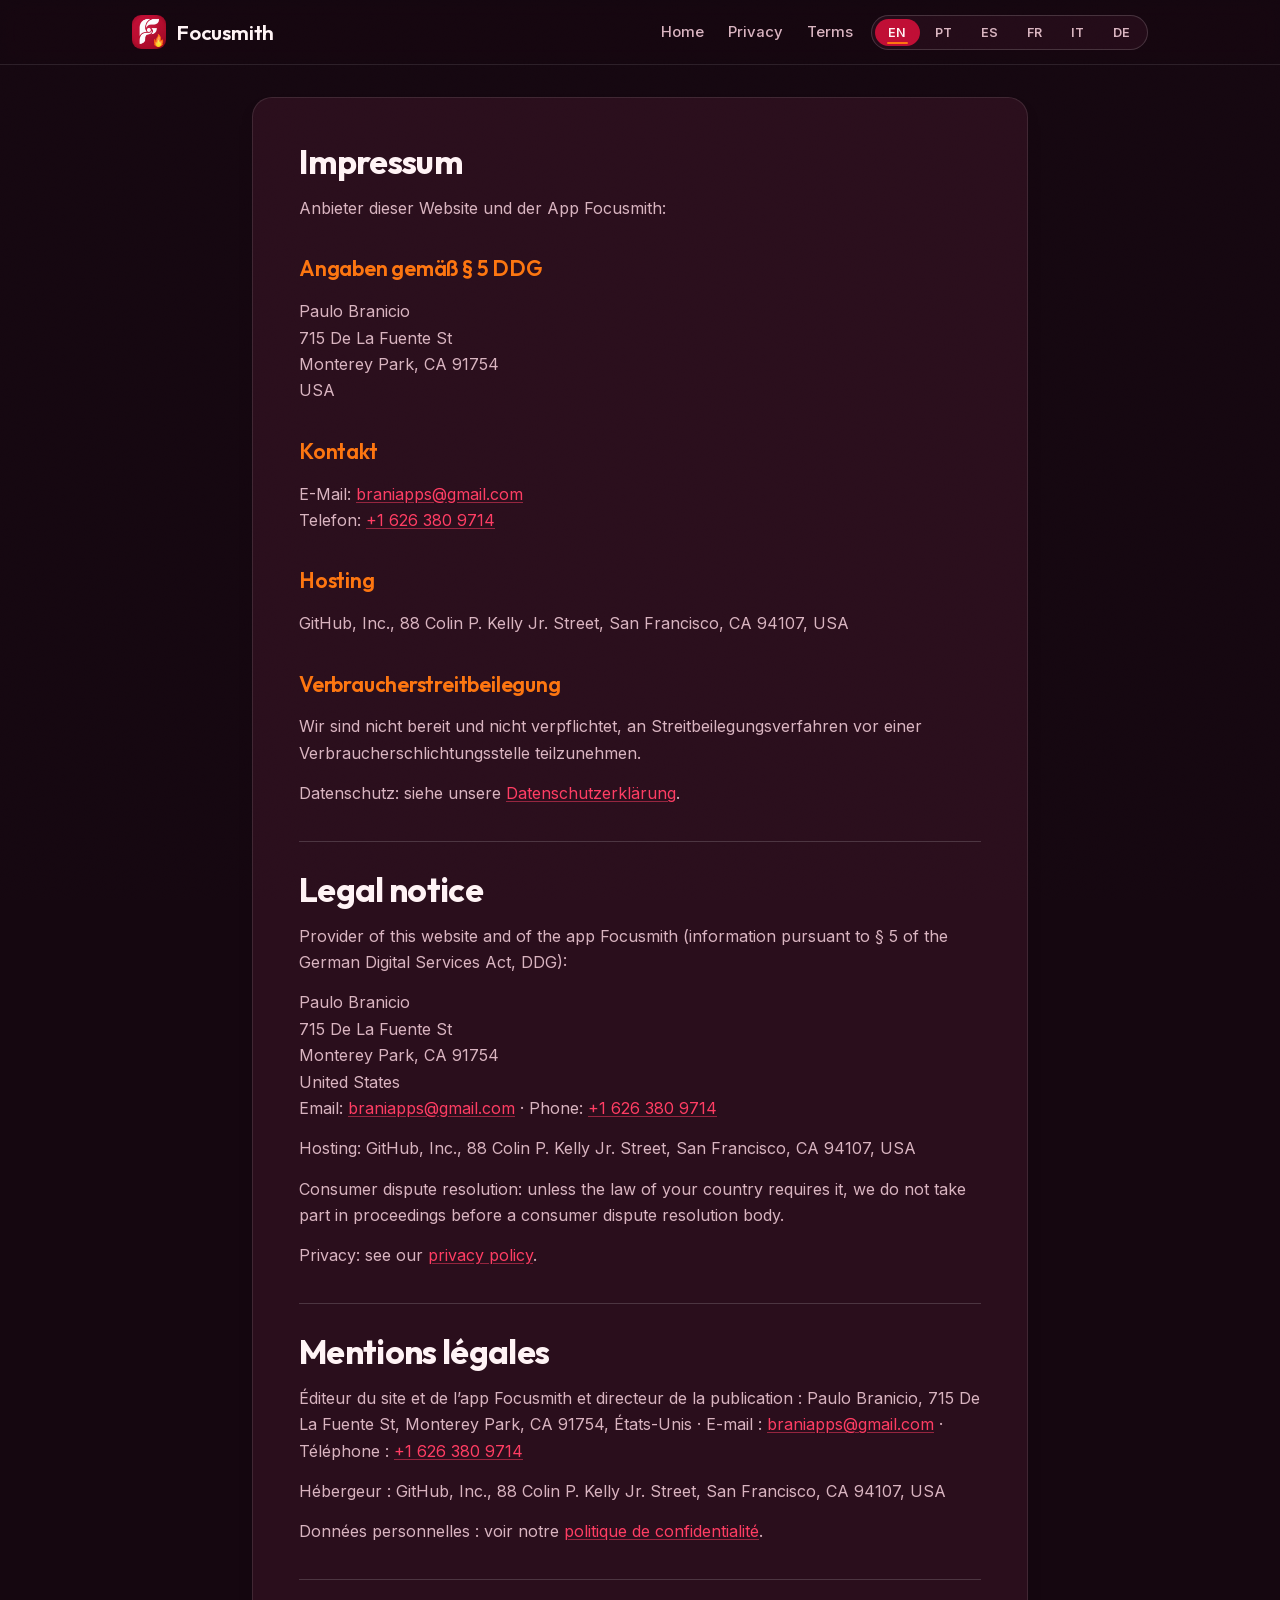
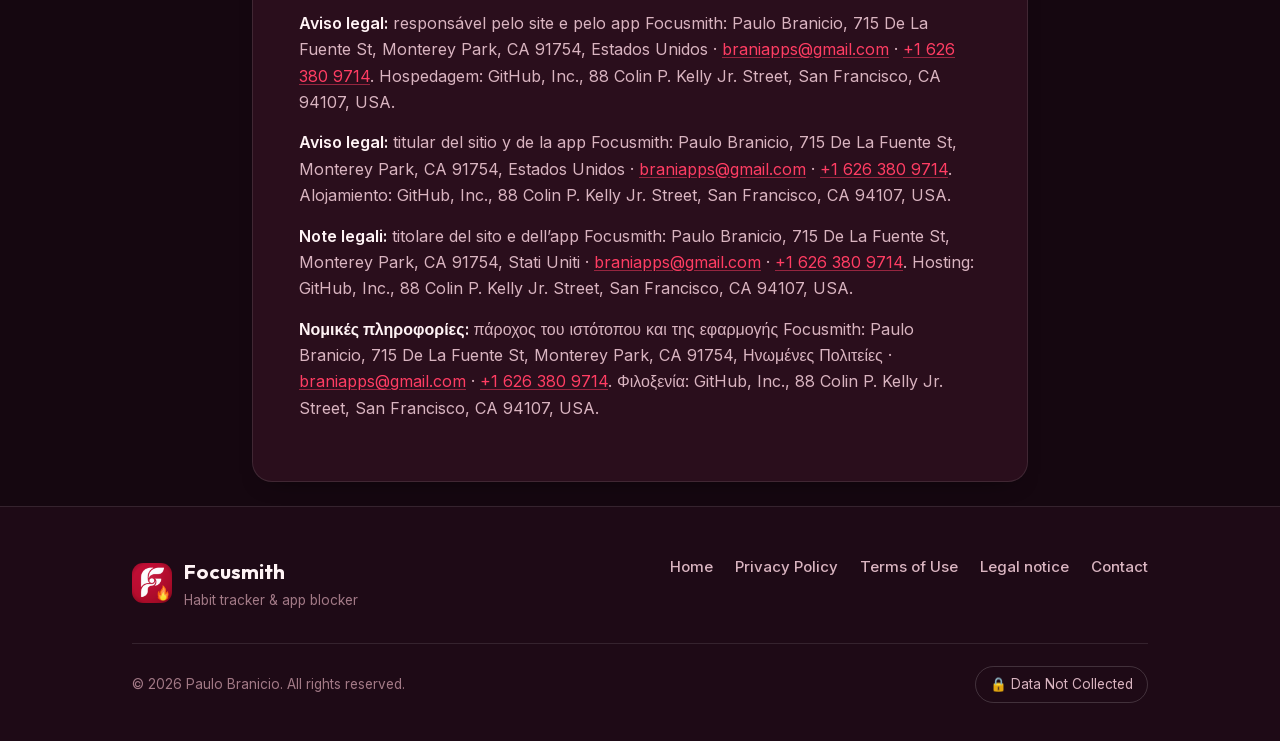
==== impressum.html @ bd6d5d49 "legal: Impressum, named data controller, EU consumer terms; self-hosted fonts Co-Authored-By: Claude" ====
<!DOCTYPE html>
<html lang="en">
<head>
<meta charset="UTF-8">
<meta name="viewport" content="width=device-width, initial-scale=1.0">
<title>Impressum · Legal notice — Focusmith</title>
<meta name="description" content="Impressum and legal notice for Focusmith: provider, contact details and hosting (§ 5 DDG).">
<link rel="icon" href="app-icon.png">
<link rel="stylesheet" href="fonts/fonts.css">
<link rel="stylesheet" href="styles.css">
<script src="site.js" defer></script>
</head>
<body>

<a class="skip-link" href="#impressum" data-i18n-en="Skip to content" data-i18n-pt="Ir para o conteúdo" data-i18n-es="Ir al contenido" data-i18n-fr="Aller au contenu" data-i18n-it="Vai al contenuto" data-i18n-de="Zum Inhalt springen">Skip to content</a>

<header>
  <div class="nav">
    <a class="brand" href="index.html"><img src="app-icon.png" alt="Focusmith icon"><b>Focusmith</b></a>
    <div class="nav-right">
      <nav class="nav-links">
        <a href="index.html" data-i18n-en="Home" data-i18n-pt="Início" data-i18n-es="Inicio" data-i18n-fr="Accueil" data-i18n-it="Home" data-i18n-de="Start">Home</a>
        <a href="privacy.html" data-i18n-en="Privacy" data-i18n-pt="Privacidade" data-i18n-es="Privacidad" data-i18n-fr="Confidentialité" data-i18n-it="Privacy" data-i18n-de="Datenschutz">Privacy</a>
        <a href="terms.html" data-i18n-en="Terms" data-i18n-pt="Termos" data-i18n-es="Términos" data-i18n-fr="Conditions" data-i18n-it="Termini" data-i18n-de="Nutzungsbedingungen">Terms</a>
      </nav>
      <div class="langtabs" role="tablist" aria-label="Language">
        <button role="tab" class="langtab" data-lang-target="en" aria-label="English">EN</button>
        <button role="tab" class="langtab" data-lang-target="pt" aria-label="Português (Brasil)">PT</button>
        <button role="tab" class="langtab" data-lang-target="es" aria-label="Español">ES</button>
        <button role="tab" class="langtab" data-lang-target="fr" aria-label="Français">FR</button>
        <button role="tab" class="langtab" data-lang-target="it" aria-label="Italiano">IT</button>
        <button role="tab" class="langtab" data-lang-target="de" aria-label="Deutsch">DE</button>
      </div>
    </div>
  </div>
</header>

<main>
<div class="wrap-narrow">
  <div class="doc">
    <section lang="de" id="impressum">
    <h1>Impressum</h1>
    <p>Anbieter dieser Website und der App Focusmith:</p>
    <h2>Angaben gemäß § 5 DDG</h2>
    <p>Paulo Branicio<br>715 De La Fuente St<br>Monterey Park, CA 91754<br>USA</p>
    <h2>Kontakt</h2>
    <p>E-Mail: <a href="mailto:braniapps@gmail.com">braniapps@gmail.com</a><br>Telefon: <a href="tel:+16263809714">+1 626 380 9714</a></p>
    <h2>Hosting</h2>
    <p>GitHub, Inc., 88 Colin P. Kelly Jr. Street, San Francisco, CA 94107, USA</p>
    <h2>Verbraucherstreitbeilegung</h2>
    <p>Wir sind nicht bereit und nicht verpflichtet, an Streitbeilegungsverfahren vor einer Verbraucherschlichtungsstelle teilzunehmen.</p>
    <p>Datenschutz: siehe unsere <a href="privacy.html">Datenschutzerklärung</a>.</p>
    </section>

    <section lang="en" id="legal-notice">
    <h1>Legal notice</h1>
    <p>Provider of this website and of the app Focusmith (information pursuant to § 5 of the German Digital Services Act, DDG):</p>
    <p>Paulo Branicio<br>715 De La Fuente St<br>Monterey Park, CA 91754<br>United States<br>Email: <a href="mailto:braniapps@gmail.com">braniapps@gmail.com</a> · Phone: <a href="tel:+16263809714">+1 626 380 9714</a></p>
    <p>Hosting: GitHub, Inc., 88 Colin P. Kelly Jr. Street, San Francisco, CA 94107, USA</p>
    <p>Consumer dispute resolution: unless the law of your country requires it, we do not take part in proceedings before a consumer dispute resolution body.</p>
    <p>Privacy: see our <a href="privacy.html">privacy policy</a>.</p>
    </section>

    <section lang="fr" id="mentions-legales">
    <h1>Mentions légales</h1>
    <p>Éditeur du site et de l’app Focusmith et directeur de la publication : Paulo Branicio, 715 De La Fuente St, Monterey Park, CA 91754, États-Unis · E-mail : <a href="mailto:braniapps@gmail.com">braniapps@gmail.com</a> · Téléphone : <a href="tel:+16263809714">+1 626 380 9714</a></p>
    <p>Hébergeur : GitHub, Inc., 88 Colin P. Kelly Jr. Street, San Francisco, CA 94107, USA</p>
    <p>Données personnelles : voir notre <a href="privacy.html">politique de confidentialité</a>.</p>
    </section>

    <section class="legal-others">
    <p lang="pt"><strong>Aviso legal:</strong> responsável pelo site e pelo app Focusmith: Paulo Branicio, 715 De La Fuente St, Monterey Park, CA 91754, Estados Unidos · <a href="mailto:braniapps@gmail.com">braniapps@gmail.com</a> · <a href="tel:+16263809714">+1 626 380 9714</a>. Hospedagem: GitHub, Inc., 88 Colin P. Kelly Jr. Street, San Francisco, CA 94107, USA.</p>
    <p lang="es"><strong>Aviso legal:</strong> titular del sitio y de la app Focusmith: Paulo Branicio, 715 De La Fuente St, Monterey Park, CA 91754, Estados Unidos · <a href="mailto:braniapps@gmail.com">braniapps@gmail.com</a> · <a href="tel:+16263809714">+1 626 380 9714</a>. Alojamiento: GitHub, Inc., 88 Colin P. Kelly Jr. Street, San Francisco, CA 94107, USA.</p>
    <p lang="it"><strong>Note legali:</strong> titolare del sito e dell’app Focusmith: Paulo Branicio, 715 De La Fuente St, Monterey Park, CA 91754, Stati Uniti · <a href="mailto:braniapps@gmail.com">braniapps@gmail.com</a> · <a href="tel:+16263809714">+1 626 380 9714</a>. Hosting: GitHub, Inc., 88 Colin P. Kelly Jr. Street, San Francisco, CA 94107, USA.</p>
    <p lang="el"><strong>Νομικές πληροφορίες:</strong> πάροχος του ιστότοπου και της εφαρμογής Focusmith: Paulo Branicio, 715 De La Fuente St, Monterey Park, CA 91754, Ηνωμένες Πολιτείες · <a href="mailto:braniapps@gmail.com">braniapps@gmail.com</a> · <a href="tel:+16263809714">+1 626 380 9714</a>. Φιλοξενία: GitHub, Inc., 88 Colin P. Kelly Jr. Street, San Francisco, CA 94107, USA.</p>
    </section>
  </div>
</div>
</main>

<footer>
  <div class="wrap">
    <div class="foot-top">
      <div class="foot-brand">
        <img src="app-icon.png" alt="Focusmith icon">
        <div>
          <b>Focusmith</b>
          <span data-i18n-en="Habit tracker &amp; app blocker" data-i18n-pt="Rastreador de hábitos e bloqueador de apps" data-i18n-es="Seguimiento de hábitos y bloqueo de apps" data-i18n-fr="Suivi d’habitudes et blocage d’apps" data-i18n-it="Tracker di abitudini e blocco delle app" data-i18n-de="Habit-Tracker und App-Sperre">Habit tracker &amp; app blocker</span>
        </div>
      </div>
      <nav class="foot-links">
        <a href="index.html" data-i18n-en="Home" data-i18n-pt="Início" data-i18n-es="Inicio" data-i18n-fr="Accueil" data-i18n-it="Home" data-i18n-de="Start">Home</a>
        <a href="privacy.html" data-i18n-en="Privacy Policy" data-i18n-pt="Política de Privacidade" data-i18n-es="Política de Privacidad" data-i18n-fr="Politique de confidentialité" data-i18n-it="Informativa sulla privacy" data-i18n-de="Datenschutzerklärung">Privacy Policy</a>
        <a href="terms.html" data-i18n-en="Terms of Use" data-i18n-pt="Termos de Uso" data-i18n-es="Términos de Uso" data-i18n-fr="Conditions d’utilisation" data-i18n-it="Termini di utilizzo" data-i18n-de="Nutzungsbedingungen">Terms of Use</a>
        <a href="impressum.html" data-i18n-en="Legal notice" data-i18n-pt="Aviso legal" data-i18n-es="Aviso legal" data-i18n-fr="Mentions légales" data-i18n-it="Note legali" data-i18n-de="Impressum">Legal notice</a>
        <a href="mailto:braniapps@gmail.com" data-i18n-en="Contact" data-i18n-pt="Contato" data-i18n-es="Contacto" data-i18n-fr="Contact" data-i18n-it="Contatti" data-i18n-de="Kontakt">Contact</a>
      </nav>
    </div>
    <div class="foot-bottom">
      <span data-i18n-en="&copy; 2026 Paulo Branicio. All rights reserved." data-i18n-pt="&copy; 2026 Paulo Branicio. Todos os direitos reservados." data-i18n-es="&copy; 2026 Paulo Branicio. Todos los derechos reservados." data-i18n-fr="© 2026 Paulo Branicio. Tous droits réservés." data-i18n-it="© 2026 Paulo Branicio. Tutti i diritti riservati." data-i18n-de="© 2026 Paulo Branicio. Alle Rechte vorbehalten.">&copy; 2026 Paulo Branicio. All rights reserved.</span>
      <span class="privacy-badge" data-i18n-en="🔒 Data Not Collected" data-i18n-pt="🔒 Nenhum dado coletado" data-i18n-es="🔒 No se recopilan datos" data-i18n-fr="🔒 Données non collectées" data-i18n-it="🔒 Nessun dato raccolto" data-i18n-de="🔒 Keine Daten erfasst">&#128274; Data Not Collected</span>
    </div>
  </div>
</footer>

</body>
</html>
---- fonts/fonts.css ----
/* Self-hosted Google Fonts (SIL Open Font License 1.1, see LICENSES.txt).
   Served from this site so no visitor data goes to a third party. Generated by selfhost_fonts.py. */

/* Inter — latin-ext */
@font-face {
  font-family: 'Inter';
  font-style: normal;
  font-weight: 400;
  font-display: swap;
  src: url(Inter-normal-latin-ext-367ba69a.woff2) format('woff2');
  unicode-range: U+0100-02BA, U+02BD-02C5, U+02C7-02CC, U+02CE-02D7, U+02DD-02FF, U+0304, U+0308, U+0329, U+1D00-1DBF, U+1E00-1E9F, U+1EF2-1EFF, U+2020, U+20A0-20AB, U+20AD-20C4, U+2113, U+2C60-2C7F, U+A720-A7FF;
}

/* Inter — latin */
@font-face {
  font-family: 'Inter';
  font-style: normal;
  font-weight: 400;
  font-display: swap;
  src: url(Inter-normal-latin-bec94a4d.woff2) format('woff2');
  unicode-range: U+0000-00FF, U+0131, U+0152-0153, U+02BB-02BC, U+02C6, U+02DA, U+02DC, U+0304, U+0308, U+0329, U+2000-206F, U+20AC, U+2122, U+2191, U+2193, U+2212, U+2215, U+FEFF, U+FFFD;
}

/* Inter — latin-ext */
@font-face {
  font-family: 'Inter';
  font-style: normal;
  font-weight: 500;
  font-display: swap;
  src: url(Inter-normal-latin-ext-367ba69a.woff2) format('woff2');
  unicode-range: U+0100-02BA, U+02BD-02C5, U+02C7-02CC, U+02CE-02D7, U+02DD-02FF, U+0304, U+0308, U+0329, U+1D00-1DBF, U+1E00-1E9F, U+1EF2-1EFF, U+2020, U+20A0-20AB, U+20AD-20C4, U+2113, U+2C60-2C7F, U+A720-A7FF;
}

/* Inter — latin */
@font-face {
  font-family: 'Inter';
  font-style: normal;
  font-weight: 500;
  font-display: swap;
  src: url(Inter-normal-latin-bec94a4d.woff2) format('woff2');
  unicode-range: U+0000-00FF, U+0131, U+0152-0153, U+02BB-02BC, U+02C6, U+02DA, U+02DC, U+0304, U+0308, U+0329, U+2000-206F, U+20AC, U+2122, U+2191, U+2193, U+2212, U+2215, U+FEFF, U+FFFD;
}

/* Inter — latin-ext */
@font-face {
  font-family: 'Inter';
  font-style: normal;
  font-weight: 600;
  font-display: swap;
  src: url(Inter-normal-latin-ext-367ba69a.woff2) format('woff2');
  unicode-range: U+0100-02BA, U+02BD-02C5, U+02C7-02CC, U+02CE-02D7, U+02DD-02FF, U+0304, U+0308, U+0329, U+1D00-1DBF, U+1E00-1E9F, U+1EF2-1EFF, U+2020, U+20A0-20AB, U+20AD-20C4, U+2113, U+2C60-2C7F, U+A720-A7FF;
}

/* Inter — latin */
@font-face {
  font-family: 'Inter';
  font-style: normal;
  font-weight: 600;
  font-display: swap;
  src: url(Inter-normal-latin-bec94a4d.woff2) format('woff2');
  unicode-range: U+0000-00FF, U+0131, U+0152-0153, U+02BB-02BC, U+02C6, U+02DA, U+02DC, U+0304, U+0308, U+0329, U+2000-206F, U+20AC, U+2122, U+2191, U+2193, U+2212, U+2215, U+FEFF, U+FFFD;
}

/* Outfit — latin-ext */
@font-face {
  font-family: 'Outfit';
  font-style: normal;
  font-weight: 400;
  font-display: swap;
  src: url(Outfit-normal-latin-ext-74499760.woff2) format('woff2');
  unicode-range: U+0100-02BA, U+02BD-02C5, U+02C7-02CC, U+02CE-02D7, U+02DD-02FF, U+0304, U+0308, U+0329, U+1D00-1DBF, U+1E00-1E9F, U+1EF2-1EFF, U+2020, U+20A0-20AB, U+20AD-20C4, U+2113, U+2C60-2C7F, U+A720-A7FF;
}

/* Outfit — latin */
@font-face {
  font-family: 'Outfit';
  font-style: normal;
  font-weight: 400;
  font-display: swap;
  src: url(Outfit-normal-latin-ebadd8b7.woff2) format('woff2');
  unicode-range: U+0000-00FF, U+0131, U+0152-0153, U+02BB-02BC, U+02C6, U+02DA, U+02DC, U+0304, U+0308, U+0329, U+2000-206F, U+20AC, U+2122, U+2191, U+2193, U+2212, U+2215, U+FEFF, U+FFFD;
}

/* Outfit — latin-ext */
@font-face {
  font-family: 'Outfit';
  font-style: normal;
  font-weight: 500;
  font-display: swap;
  src: url(Outfit-normal-latin-ext-74499760.woff2) format('woff2');
  unicode-range: U+0100-02BA, U+02BD-02C5, U+02C7-02CC, U+02CE-02D7, U+02DD-02FF, U+0304, U+0308, U+0329, U+1D00-1DBF, U+1E00-1E9F, U+1EF2-1EFF, U+2020, U+20A0-20AB, U+20AD-20C4, U+2113, U+2C60-2C7F, U+A720-A7FF;
}

/* Outfit — latin */
@font-face {
  font-family: 'Outfit';
  font-style: normal;
  font-weight: 500;
  font-display: swap;
  src: url(Outfit-normal-latin-ebadd8b7.woff2) format('woff2');
  unicode-range: U+0000-00FF, U+0131, U+0152-0153, U+02BB-02BC, U+02C6, U+02DA, U+02DC, U+0304, U+0308, U+0329, U+2000-206F, U+20AC, U+2122, U+2191, U+2193, U+2212, U+2215, U+FEFF, U+FFFD;
}

/* Outfit — latin-ext */
@font-face {
  font-family: 'Outfit';
  font-style: normal;
  font-weight: 600;
  font-display: swap;
  src: url(Outfit-normal-latin-ext-74499760.woff2) format('woff2');
  unicode-range: U+0100-02BA, U+02BD-02C5, U+02C7-02CC, U+02CE-02D7, U+02DD-02FF, U+0304, U+0308, U+0329, U+1D00-1DBF, U+1E00-1E9F, U+1EF2-1EFF, U+2020, U+20A0-20AB, U+20AD-20C4, U+2113, U+2C60-2C7F, U+A720-A7FF;
}

/* Outfit — latin */
@font-face {
  font-family: 'Outfit';
  font-style: normal;
  font-weight: 600;
  font-display: swap;
  src: url(Outfit-normal-latin-ebadd8b7.woff2) format('woff2');
  unicode-range: U+0000-00FF, U+0131, U+0152-0153, U+02BB-02BC, U+02C6, U+02DA, U+02DC, U+0304, U+0308, U+0329, U+2000-206F, U+20AC, U+2122, U+2191, U+2193, U+2212, U+2215, U+FEFF, U+FFFD;
}

/* Outfit — latin-ext */
@font-face {
  font-family: 'Outfit';
  font-style: normal;
  font-weight: 700;
  font-display: swap;
  src: url(Outfit-normal-latin-ext-74499760.woff2) format('woff2');
  unicode-range: U+0100-02BA, U+02BD-02C5, U+02C7-02CC, U+02CE-02D7, U+02DD-02FF, U+0304, U+0308, U+0329, U+1D00-1DBF, U+1E00-1E9F, U+1EF2-1EFF, U+2020, U+20A0-20AB, U+20AD-20C4, U+2113, U+2C60-2C7F, U+A720-A7FF;
}

/* Outfit — latin */
@font-face {
  font-family: 'Outfit';
  font-style: normal;
  font-weight: 700;
  font-display: swap;
  src: url(Outfit-normal-latin-ebadd8b7.woff2) format('woff2');
  unicode-range: U+0000-00FF, U+0131, U+0152-0153, U+02BB-02BC, U+02C6, U+02DA, U+02DC, U+0304, U+0308, U+0329, U+2000-206F, U+20AC, U+2122, U+2191, U+2193, U+2212, U+2215, U+FEFF, U+FFFD;
}
---- styles.css ----
:root{
    /* Sampled from the app icon: crimson field, white mark, flame.
       A forge palette for an app whose name ends in -smith. */
    --night:#150710;
    --night-2:#1E0A16;
    --card:#2A0E1C;
    --card-2:#3A1226;
    --ink:#FFF3F5;
    --ink-soft:#D9B4C0;
    --ink-dim:#A27986;
    --crimson:#C00E35;        /* icon background */
    --crimson-lift:#FF3D63;   /* crimson legible as text on the dark ground */
    --flame:#FD7510;          /* icon flame, outer */
    --flame-lit:#FBE844;      /* icon flame, core */
    --green:#4CAF50;
    --hair:rgba(255,255,255,.10);
    --hair-2:rgba(255,255,255,.16);
    --shadow:0 24px 60px -28px rgba(0,0,0,.85);
    --shadow-sm:0 10px 26px -18px rgba(0,0,0,.9);
    --display:"Outfit",-apple-system,BlinkMacSystemFont,"Segoe UI",sans-serif;
    --sans:"Inter",-apple-system,BlinkMacSystemFont,"Segoe UI",sans-serif;
  }
  *{margin:0;padding:0;box-sizing:border-box}
  html{scroll-behavior:smooth}
  body{
    font-family:var(--sans);color:var(--ink);background:var(--night);
    line-height:1.65;-webkit-font-smoothing:antialiased;overflow-x:hidden;
  }
  /* Fine noise so the large flat fields don't band on wide displays. */
  body::before{
    content:"";position:fixed;inset:0;z-index:9999;pointer-events:none;
    opacity:.035;mix-blend-mode:overlay;
    background-image:url("data:image/svg+xml,%3Csvg xmlns='http://www.w3.org/2000/svg' width='140' height='140'%3E%3Cfilter id='n'%3E%3CfeTurbulence type='fractalNoise' baseFrequency='0.85' numOctaves='3' stitchTiles='stitch'/%3E%3C/filter%3E%3Crect width='100%25' height='100%25' filter='url(%23n)'/%3E%3C/svg%3E");
  }
  a{color:inherit}
  ::selection{background:var(--crimson-lift);color:#FFF3F5}

  .wrap{max-width:1060px;margin:0 auto;padding:0 22px}
  .wrap-narrow{max-width:820px;margin:0 auto;padding:0 22px}

  /* ---------- Header ---------- */
  header{
    position:sticky;top:0;z-index:50;
    background:rgba(21,7,16,.80);
    backdrop-filter:saturate(160%) blur(12px);
    -webkit-backdrop-filter:saturate(160%) blur(12px);
    border-bottom:1px solid var(--hair);
  }
  .nav{max-width:1060px;margin:0 auto;padding:0 22px;
    display:flex;align-items:center;justify-content:space-between;height:64px}
  .brand{display:flex;align-items:center;gap:11px;text-decoration:none;color:var(--ink);font-weight:600}
  .brand img{width:34px;height:34px;border-radius:9px;box-shadow:var(--shadow-sm)}
  .brand b{font-family:var(--display);font-size:1.3rem;font-weight:600;letter-spacing:-.01em}
  .nav-right{display:flex;align-items:center;gap:18px}
  .nav-links{display:flex;gap:24px;font-size:.93rem;font-weight:500}
  .nav-links a{text-decoration:none;color:var(--ink-soft);transition:color .2s}
  .nav-links a:hover,.nav-links a.active{color:var(--crimson-lift)}
  /* Hide the text links (the footer repeats them) before the longest label set —
     German, „Start · Datenschutz · Nutzungsbedingungen“ — plus six tabs needs ~790px. */
  @media(max-width:800px){
    .nav-links{display:none}
    .nav{height:auto;padding-top:10px;padding-bottom:10px}
  }

  /* ---------- Language switcher ---------- */
  .langbar{
    display:flex;flex-wrap:wrap;gap:8px;justify-content:center;
    margin:0 auto;padding:22px 22px 0;max-width:1060px;
  }
  .langbar a{
    display:inline-flex;align-items:center;gap:7px;text-decoration:none;
    font-size:.85rem;font-weight:600;color:var(--ink-soft);
    background:var(--card);border:1px solid var(--hair);
    padding:7px 15px;border-radius:999px;transition:all .2s;
  }
  .langbar a:hover{color:var(--ink);border-color:var(--crimson-lift);transform:translateY(-1px)}
  .langbar a.current{color:#FFF3F5;background:var(--crimson);border-color:var(--crimson)}

  /* ---------- Hero ---------- */
  .hero{position:relative;text-align:center;padding:60px 0 56px;overflow:hidden}
  .hero::before{
    content:"";position:absolute;top:-190px;left:50%;transform:translateX(-50%);
    width:820px;height:820px;border-radius:50%;
    background:radial-gradient(circle,rgba(192,14,53,.34),rgba(253,117,16,.16) 40%,transparent 66%);
    z-index:0;
  }
  .hero > *{position:relative;z-index:1}
  .hero-icon{
    width:124px;height:124px;border-radius:28px;box-shadow:var(--shadow);
    margin-bottom:24px;animation:pop .7s cubic-bezier(.2,.8,.25,1) both;
  }
  .hero h1{
    font-family:var(--display);font-weight:700;letter-spacing:-.03em;line-height:1;
    font-size:clamp(2.9rem,8.5vw,5rem);
    background:linear-gradient(180deg,#FFFFFF 0%,#FFB9A0 100%);
    -webkit-background-clip:text;background-clip:text;color:transparent;
    animation:rise .7s ease .05s both;
  }
  .hero .lede{
    font-family:var(--display);font-weight:500;
    font-size:clamp(1.15rem,3vw,1.6rem);color:var(--flame);margin-top:14px;
    animation:rise .7s ease .12s both;
  }
  .hero .sub{
    max-width:620px;margin:16px auto 0;color:var(--ink-soft);font-size:1.05rem;
    animation:rise .7s ease .18s both;
  }
  .chips{display:flex;flex-wrap:wrap;gap:10px;justify-content:center;margin-top:26px;
    animation:rise .7s ease .24s both}
  .chip{
    display:inline-flex;align-items:center;gap:7px;
    background:var(--card);border:1px solid var(--hair);
    padding:8px 15px;border-radius:999px;font-size:.88rem;font-weight:600;color:var(--ink);
    box-shadow:var(--shadow-sm);
  }

  /* ---------- Sections ---------- */
  section{padding:56px 0}
  .eyebrow{
    display:inline-flex;align-items:center;gap:9px;
    font-size:.76rem;font-weight:700;letter-spacing:.16em;text-transform:uppercase;
    color:var(--flame);margin-bottom:13px;
  }
  .eyebrow::before{content:"";width:26px;height:2px;background:var(--flame);display:inline-block}
  .sec-title{font-family:var(--display);font-weight:600;letter-spacing:-.02em;line-height:1.06;
    font-size:clamp(1.8rem,4.2vw,2.6rem);color:var(--ink);max-width:18ch}
  .sec-intro{color:var(--ink-soft);max-width:58ch;margin-top:12px;font-size:1.03rem}

  /* ---------- Feature grid ---------- */
  .grid{display:grid;grid-template-columns:repeat(2,1fr);gap:18px;margin-top:36px}
  @media(max-width:720px){.grid{grid-template-columns:1fr}}
  .feature{
    background:var(--card);border:1px solid var(--hair);border-radius:18px;
    padding:26px 24px;box-shadow:var(--shadow-sm);
    transition:transform .25s cubic-bezier(.2,.8,.25,1),box-shadow .25s,border-color .25s;
  }
  .feature:hover{transform:translateY(-4px);box-shadow:var(--shadow);border-color:rgba(255,61,99,.50)}
  .feature.wide{grid-column:1/-1}
  .badge{
    width:52px;height:52px;border-radius:14px;display:grid;place-items:center;font-size:25px;
    background:radial-gradient(circle at 30% 25%,var(--card-2),#1C0710);
    border:1px solid var(--hair-2);margin-bottom:15px;
  }
  .feature h3{font-family:var(--display);font-size:1.15rem;font-weight:600;
    letter-spacing:-.01em;margin-bottom:7px;color:var(--ink)}
  .feature p{color:var(--ink-soft);font-size:.97rem}

  /* ---------- Level scale ---------- */
  .levels{display:grid;grid-template-columns:repeat(4,1fr);gap:14px;margin-top:34px}
  @media(max-width:720px){.levels{grid-template-columns:repeat(2,1fr)}}
  .lvl{
    text-align:center;background:var(--card);border:1px solid var(--hair);border-radius:16px;
    padding:22px 10px;box-shadow:var(--shadow-sm);
  }
  .lvl .nm{font-family:var(--display);font-weight:600;font-size:1.05rem}
  .lvl .rg{font-family:var(--display);font-weight:700;font-size:1.65rem;margin-top:6px;line-height:1}
  .lvl .un{font-size:.72rem;letter-spacing:.08em;text-transform:uppercase;color:var(--ink-dim);margin-top:4px}

  /* ---------- Identity band ---------- */
  .band{
    background:linear-gradient(135deg,var(--card) 0%,var(--card-2) 100%);
    text-align:center;position:relative;overflow:hidden;
    border-top:1px solid var(--hair);border-bottom:1px solid var(--hair);
  }
  .band::after{
    content:"";position:absolute;inset:0;opacity:.10;
    background:repeating-linear-gradient(115deg,transparent 0 22px,rgba(253,117,16,.45) 22px 23px);
  }
  .band .q{position:relative;font-family:var(--display);font-weight:600;letter-spacing:-.02em;
    font-size:clamp(1.6rem,4.2vw,2.6rem);line-height:1.2;max-width:22ch;margin:0 auto;color:var(--ink)}
  .band .q em{font-style:normal;color:var(--flame)}
  .band small{position:relative;display:block;margin-top:18px;color:var(--ink-dim);
    font-size:.9rem;letter-spacing:.05em}

  /* ---------- Support CTA ---------- */
  .support{text-align:center}
  .support .sec-title,.support .sec-intro{margin-left:auto;margin-right:auto}
  .support .sec-intro{margin-bottom:28px}
  .support .eyebrow{justify-content:center}
  .support .eyebrow::before{display:none}
  .cta{
    display:inline-flex;align-items:center;gap:10px;
    background:linear-gradient(135deg,var(--crimson) 0%,#8E0A26 100%);
    color:#fff;text-decoration:none;font-weight:600;font-size:1.03rem;
    padding:15px 30px;border-radius:14px;box-shadow:var(--shadow-sm);
    transition:transform .2s,box-shadow .2s,filter .2s;
  }
  .cta:hover{transform:translateY(-3px);box-shadow:var(--shadow);filter:saturate(1.15)}
  .support .respond{margin-top:16px;font-size:.9rem;color:var(--ink-dim)}

  /* ---------- Document pages ---------- */
  .doc-hero{text-align:center;padding:52px 0 4px;position:relative}
  .doc-hero h1{font-family:var(--display);font-weight:700;letter-spacing:-.025em;line-height:1.04;
    font-size:clamp(2.2rem,5.6vw,3.2rem);color:var(--ink)}
  .doc-hero .app{color:var(--ink-soft);margin-top:12px;font-size:1.02rem}
  .doc-hero .date{display:inline-block;margin-top:18px;font-size:.78rem;font-weight:600;
    letter-spacing:.05em;color:var(--flame);background:var(--card);
    border:1px solid var(--hair);padding:6px 15px;border-radius:999px}
  .doc{
    background:var(--card);border:1px solid var(--hair);border-radius:20px;
    box-shadow:var(--shadow-sm);padding:clamp(26px,5vw,46px);margin:32px 0 24px;
  }
  .doc h2{font-family:var(--display);font-weight:600;letter-spacing:-.01em;font-size:1.32rem;
    color:var(--flame);margin:30px 0 12px}
  .doc h2:first-child{margin-top:2px}
  .doc h3{font-family:var(--display);font-size:1rem;font-weight:600;color:var(--ink);margin:18px 0 8px}
  .doc p{color:var(--ink-soft);margin-bottom:14px}
  .doc ul{margin:0 0 16px 22px}
  .doc li{color:var(--ink-soft);margin-bottom:8px}
  .doc strong{color:var(--ink)}
  .doc a{color:var(--crimson-lift);text-decoration:underline;text-underline-offset:2px;
    text-decoration-color:rgba(255,61,99,.50)}
  .doc a:hover{text-decoration-color:var(--crimson-lift)}
  /* impressum.html: several languages stacked in one .doc, each opening with its own h1. */
  .doc h1{font-family:var(--display);font-weight:700;letter-spacing:-.02em;line-height:1.1;
    font-size:clamp(1.6rem,4vw,2.1rem);color:var(--ink);margin:0 0 14px}
  .doc section{padding:0}
  .doc section + section{margin-top:34px;padding-top:30px;border-top:1px solid var(--hair-2)}
  .callout{
    border-radius:14px;padding:20px 22px;margin:22px 0;
    border-left:4px solid var(--green);background:rgba(76,175,80,.10);
  }
  .callout p{margin-bottom:0;color:var(--ink)}
  .lang-divider{
    border:none;height:1px;
    background:linear-gradient(90deg,transparent,var(--crimson-lift),transparent);
    margin:64px 0 8px;
  }

  /* ---------- Footer ---------- */
  footer{background:var(--night-2);border-top:1px solid var(--hair);padding:48px 0 38px}
  .foot-top{display:flex;flex-wrap:wrap;gap:26px;justify-content:space-between;align-items:flex-start}
  .foot-brand{display:flex;align-items:center;gap:12px}
  .foot-brand img{width:40px;height:40px;border-radius:11px}
  .foot-brand b{font-family:var(--display);font-size:1.28rem}
  .foot-brand span{display:block;font-size:.85rem;color:var(--ink-dim)}
  .foot-links{display:flex;flex-wrap:wrap;gap:22px;font-size:.94rem;font-weight:500}
  .foot-links a{color:var(--ink-soft);text-decoration:none;transition:color .2s}
  .foot-links a:hover{color:var(--crimson-lift)}
  .foot-bottom{
    margin-top:32px;padding-top:22px;border-top:1px solid var(--hair);
    display:flex;flex-wrap:wrap;gap:14px;justify-content:space-between;align-items:center;
    font-size:.85rem;color:var(--ink-dim);
  }
  .privacy-badge{display:inline-flex;align-items:center;gap:8px;
    border:1px solid var(--hair-2);border-radius:999px;padding:6px 14px;color:var(--ink-soft)}

  /* ---------- Language tabs ---------- */
  /* Contract: .langtabs is a role="tablist"; each control is role="tab" carrying
     aria-selected. The selected state uses fill AND weight AND an underbar, so it
     never depends on colour alone. */
  .langtabs{
    display:inline-flex;align-items:stretch;gap:2px;padding:3px;
    border:1px solid var(--hair-2);border-radius:999px;
    background:rgba(42,14,28,.72);
  }
  .langtabs [role="tab"]{
    position:relative;appearance:none;-webkit-appearance:none;border:0;
    background:transparent;cursor:pointer;
    font-family:var(--sans);font-size:.78rem;font-weight:600;letter-spacing:.04em;
    color:var(--ink-soft);padding:6px 13px;border-radius:999px;
    transition:color .25s,background-color .25s;
  }
  .langtabs [role="tab"]:hover{color:var(--ink);background:rgba(255,61,99,.14)}
  .langtabs [role="tab"][aria-selected="true"]{
    background:var(--crimson);color:#FFF3F5;font-weight:700;
  }
  .langtabs [role="tab"][aria-selected="true"]:hover{background:var(--crimson);color:#FFF3F5}
  /* Non-colour cue: a flame underbar on the selected tab only. */
  .langtabs [role="tab"][aria-selected="true"]::after{
    content:"";position:absolute;left:26%;right:26%;bottom:2px;height:2px;
    border-radius:2px;background:var(--flame);
  }
  .langtabs [role="tab"]:focus-visible{outline:2px solid var(--flame);outline-offset:2px}
  /* Six tabs plus the brand overflow a phone-width header at desktop spacing. */
  @media(max-width:480px){
    .nav{padding-left:16px;padding-right:16px}
    .langtabs [role="tab"]{padding:6px}
  }
  @media(max-width:374px){
    .brand b{display:none}
  }

  .skip-link{
    position:absolute;left:-9999px;top:0;z-index:100;
    background:var(--crimson);color:#FFF3F5;padding:10px 16px;border-radius:0 0 10px 0;
    font-weight:600;text-decoration:none;
  }
  .skip-link:focus{left:0}

  /* ---------- Language visibility ---------- */
  /* Only ever hide a language once the script has confirmed it is running. With JS
     off — or if site.js fails before finishing setup, in which case it removes this
     attribute again — every language renders stacked, which is a readable page rather than
     a blank one. That matters when the hidden content is a privacy policy. */
  html[data-js="on"] [data-lang]:not([data-lang-active]){display:none}

  /* Stacked fallback needs a rule between languages. Scoped to the no-JS case so the
     visible section never inherits a stray border from a hidden sibling. */
  html:not([data-js="on"]) [data-lang] + [data-lang]{
    margin-top:2.5rem;padding-top:2.5rem;
    border-top:1px solid var(--hair-2);
  }
  /* A tablist that cannot switch anything is a trap, so hide the CONTROL without JS.
     Never hides content — every language is already on the page. */
  html:not([data-js="on"]) .langtabs{display:none}

  @keyframes rise{from{opacity:0;transform:translateY(18px)}to{opacity:1;transform:none}}
  @keyframes pop{from{opacity:0;transform:scale(.82)}to{opacity:1;transform:none}}
  @media(prefers-reduced-motion:reduce){
    *{animation:none!important;transition:none!important}
    html{scroll-behavior:auto}
  }
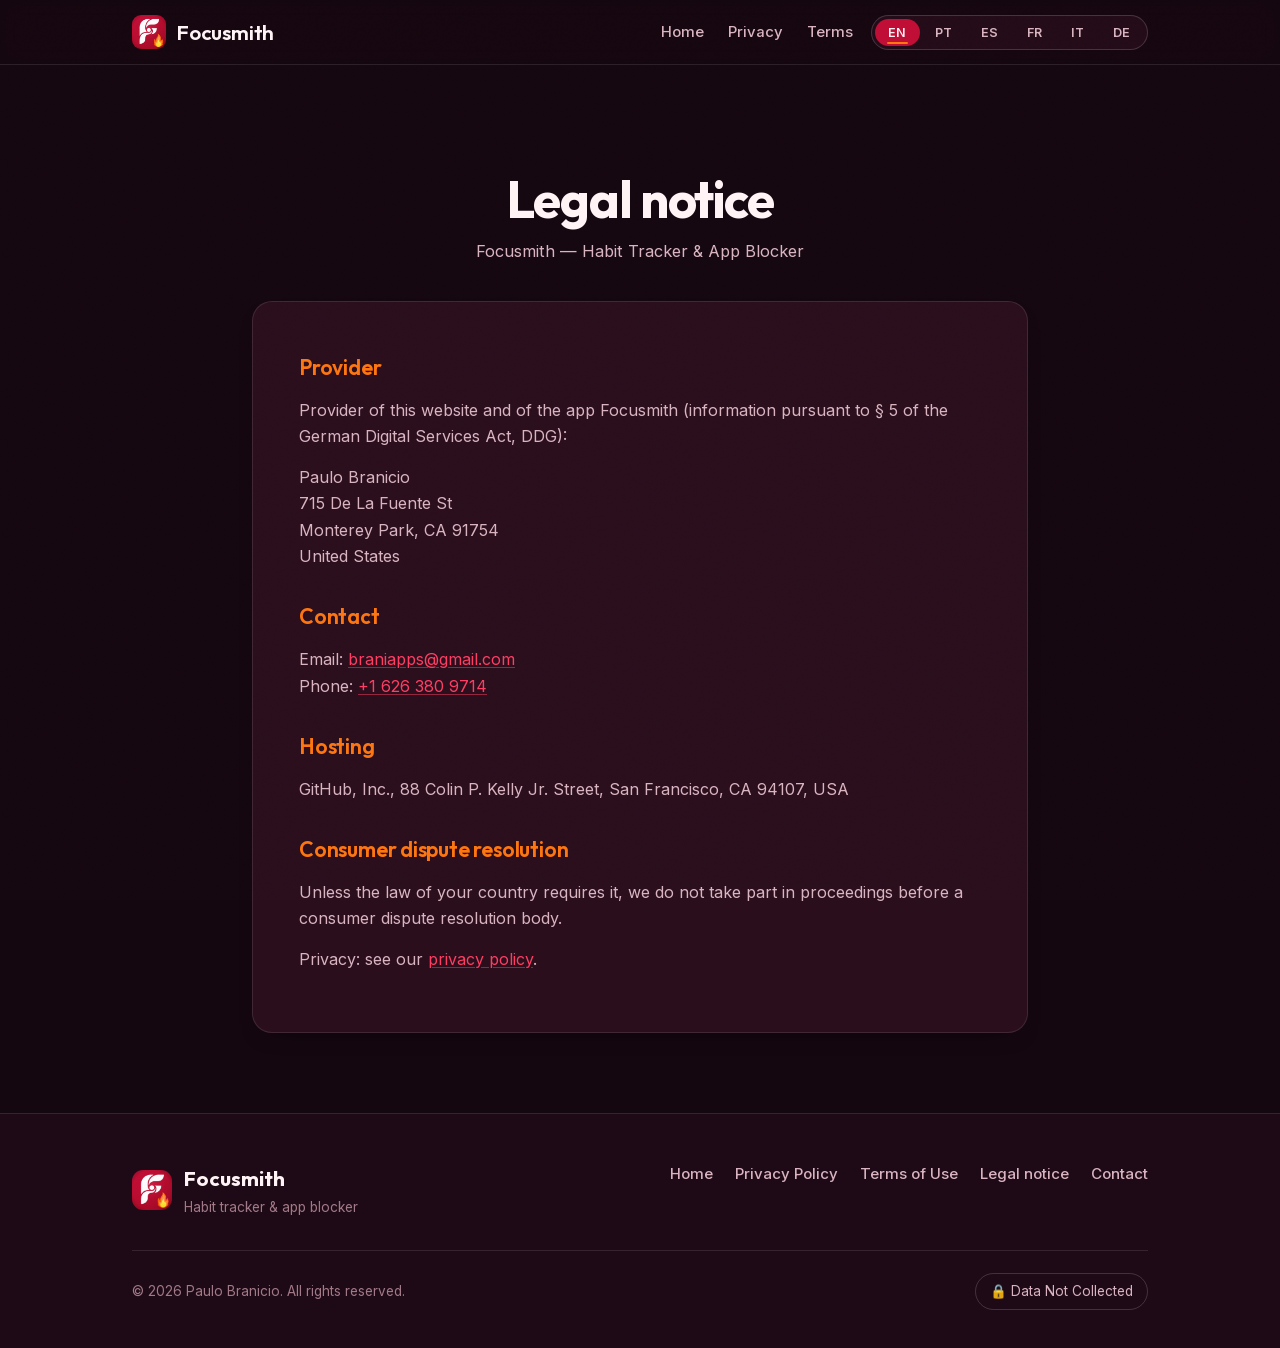
==== commit 3d284f3c: "legal: Impressum in every site language, switched by the language bar Co-Authored-By: Claude Opus 5." ====
--- a/impressum.html
+++ b/impressum.html
@@ -4,7 +4,7 @@
 <meta charset="UTF-8">
 <meta name="viewport" content="width=device-width, initial-scale=1.0">
 <title>Impressum · Legal notice — Focusmith</title>
-<meta name="description" content="Impressum and legal notice for Focusmith: provider, contact details and hosting (§ 5 DDG).">
+<meta name="description" content="Impressum and legal notice for Focusmith: provider, contact details and hosting (§ 5 DDG), in every language of this site.">
 <link rel="icon" href="app-icon.png">
 <link rel="stylesheet" href="fonts/fonts.css">
 <link rel="stylesheet" href="styles.css">
@@ -12,7 +12,7 @@
 </head>
 <body>
 
-<a class="skip-link" href="#impressum" data-i18n-en="Skip to content" data-i18n-pt="Ir para o conteúdo" data-i18n-es="Ir al contenido" data-i18n-fr="Aller au contenu" data-i18n-it="Vai al contenuto" data-i18n-de="Zum Inhalt springen">Skip to content</a>
+<a class="skip-link" href="#top" data-i18n-en="Skip to content" data-i18n-pt="Ir para o conteúdo" data-i18n-es="Ir al contenido" data-i18n-fr="Aller au contenu" data-i18n-it="Vai al contenuto" data-i18n-de="Zum Inhalt springen">Skip to content</a>
 
 <header>
   <div class="nav">
@@ -36,46 +36,162 @@
 </header>
 
 <main>
-<div class="wrap-narrow">
-  <div class="doc">
-    <section lang="de" id="impressum">
+<section data-lang="en" id="top" lang="en">
+
+<section class="doc-hero">
+  <div class="wrap-narrow">
+    <h1>Legal notice</h1>
+    <p class="app">Focusmith — Habit Tracker &amp; App Blocker</p>
+  </div>
+</section>
+
+<div class="wrap-narrow">
+  <div class="doc">
+      <h2>Provider</h2>
+      <p>Provider of this website and of the app Focusmith (information pursuant to § 5 of the German Digital Services Act, DDG):</p>
+      <p>Paulo Branicio<br>715 De La Fuente St<br>Monterey Park, CA 91754<br>United States</p>
+      <h2>Contact</h2>
+      <p>Email: <a href="mailto:braniapps@gmail.com">braniapps@gmail.com</a><br>Phone: <a href="tel:+16263809714">+1 626 380 9714</a></p>
+      <h2>Hosting</h2>
+      <p>GitHub, Inc., 88 Colin P. Kelly Jr. Street, San Francisco, CA 94107, USA</p>
+      <h2>Consumer dispute resolution</h2>
+      <p>Unless the law of your country requires it, we do not take part in proceedings before a consumer dispute resolution body.</p>
+      <p>Privacy: see our <a href="privacy.html">privacy policy</a>.</p>
+  </div>
+</div>
+
+</section>
+
+<section data-lang="pt" id="portugues" lang="pt-BR">
+
+<section class="doc-hero">
+  <div class="wrap-narrow">
+    <h1>Aviso legal</h1>
+    <p class="app">Focusmith — Rastreador de hábitos e bloqueador de apps</p>
+  </div>
+</section>
+
+<div class="wrap-narrow">
+  <div class="doc">
+      <h2>Responsável</h2>
+      <p>Responsável por este site e pelo app Focusmith (informações exigidas pelo § 5 da Lei alemã de Serviços Digitais, DDG):</p>
+      <p>Paulo Branicio<br>715 De La Fuente St<br>Monterey Park, CA 91754<br>Estados Unidos</p>
+      <h2>Contato</h2>
+      <p>E-mail: <a href="mailto:braniapps@gmail.com">braniapps@gmail.com</a><br>Telefone: <a href="tel:+16263809714">+1 626 380 9714</a></p>
+      <h2>Hospedagem</h2>
+      <p>GitHub, Inc., 88 Colin P. Kelly Jr. Street, San Francisco, CA 94107, USA</p>
+      <h2>Resolução de litígios de consumo</h2>
+      <p>Salvo quando a lei do seu país o exigir, não participamos de procedimentos de resolução de litígios perante entidades de resolução alternativa de litígios de consumo.</p>
+      <p>Privacidade: veja nossa <a href="privacy.html">política de privacidade</a>.</p>
+  </div>
+</div>
+
+</section>
+
+<section data-lang="es" id="espanol" lang="es">
+
+<section class="doc-hero">
+  <div class="wrap-narrow">
+    <h1>Aviso legal</h1>
+    <p class="app">Focusmith — Seguimiento de hábitos y bloqueo de apps</p>
+  </div>
+</section>
+
+<div class="wrap-narrow">
+  <div class="doc">
+      <h2>Titular</h2>
+      <p>Titular de este sitio y de la app Focusmith (información exigida por el § 5 de la Ley alemana de Servicios Digitales, DDG):</p>
+      <p>Paulo Branicio<br>715 De La Fuente St<br>Monterey Park, CA 91754<br>Estados Unidos</p>
+      <h2>Contacto</h2>
+      <p>Correo electrónico: <a href="mailto:braniapps@gmail.com">braniapps@gmail.com</a><br>Teléfono: <a href="tel:+16263809714">+1 626 380 9714</a></p>
+      <h2>Alojamiento</h2>
+      <p>GitHub, Inc., 88 Colin P. Kelly Jr. Street, San Francisco, CA 94107, USA</p>
+      <h2>Resolución de litigios de consumo</h2>
+      <p>Salvo que la ley de tu país lo exija, no participamos en procedimientos de resolución de litigios ante entidades de resolución alternativa de litigios de consumo.</p>
+      <p>Privacidad: consulta nuestra <a href="privacy.html">política de privacidad</a>.</p>
+  </div>
+</div>
+
+</section>
+
+<section data-lang="fr" id="francais" lang="fr">
+
+<section class="doc-hero">
+  <div class="wrap-narrow">
+    <h1>Mentions légales</h1>
+    <p class="app">Focusmith — Suivi d’habitudes et blocage d’apps</p>
+  </div>
+</section>
+
+<div class="wrap-narrow">
+  <div class="doc">
+      <h2>Éditeur</h2>
+      <p>Éditeur du site et de l’app Focusmith et directeur de la publication :</p>
+      <p>Paulo Branicio<br>715 De La Fuente St<br>Monterey Park, CA 91754<br>États-Unis</p>
+      <h2>Contact</h2>
+      <p>E-mail : <a href="mailto:braniapps@gmail.com">braniapps@gmail.com</a><br>Téléphone : <a href="tel:+16263809714">+1 626 380 9714</a></p>
+      <h2>Hébergeur</h2>
+      <p>GitHub, Inc., 88 Colin P. Kelly Jr. Street, San Francisco, CA 94107, USA</p>
+      <h2>Règlement des litiges de consommation</h2>
+      <p>Sauf si la loi de votre pays l’exige, nous ne participons pas à des procédures de règlement des litiges devant un organisme de médiation de la consommation.</p>
+      <p>Données personnelles : voir notre <a href="privacy.html">politique de confidentialité</a>.</p>
+  </div>
+</div>
+
+</section>
+
+<section data-lang="it" id="italiano" lang="it">
+
+<section class="doc-hero">
+  <div class="wrap-narrow">
+    <h1>Note legali</h1>
+    <p class="app">Focusmith — Tracker di abitudini e blocco delle app</p>
+  </div>
+</section>
+
+<div class="wrap-narrow">
+  <div class="doc">
+      <h2>Titolare</h2>
+      <p>Titolare di questo sito e dell’app Focusmith (informazioni ai sensi del § 5 della legge tedesca sui servizi digitali, DDG):</p>
+      <p>Paulo Branicio<br>715 De La Fuente St<br>Monterey Park, CA 91754<br>Stati Uniti</p>
+      <h2>Contatti</h2>
+      <p>E-mail: <a href="mailto:braniapps@gmail.com">braniapps@gmail.com</a><br>Telefono: <a href="tel:+16263809714">+1 626 380 9714</a></p>
+      <h2>Hosting</h2>
+      <p>GitHub, Inc., 88 Colin P. Kelly Jr. Street, San Francisco, CA 94107, USA</p>
+      <h2>Risoluzione delle controversie dei consumatori</h2>
+      <p>Salvo che la legge del tuo Paese lo imponga, non partecipiamo a procedure di risoluzione delle controversie davanti a un organismo di risoluzione alternativa delle controversie dei consumatori.</p>
+      <p>Privacy: vedi la nostra <a href="privacy.html">informativa sulla privacy</a>.</p>
+  </div>
+</div>
+
+</section>
+
+<section data-lang="de" id="deutsch" lang="de">
+
+<section class="doc-hero">
+  <div class="wrap-narrow">
     <h1>Impressum</h1>
-    <p>Anbieter dieser Website und der App Focusmith:</p>
-    <h2>Angaben gemäß § 5 DDG</h2>
-    <p>Paulo Branicio<br>715 De La Fuente St<br>Monterey Park, CA 91754<br>USA</p>
-    <h2>Kontakt</h2>
-    <p>E-Mail: <a href="mailto:braniapps@gmail.com">braniapps@gmail.com</a><br>Telefon: <a href="tel:+16263809714">+1 626 380 9714</a></p>
-    <h2>Hosting</h2>
-    <p>GitHub, Inc., 88 Colin P. Kelly Jr. Street, San Francisco, CA 94107, USA</p>
-    <h2>Verbraucherstreitbeilegung</h2>
-    <p>Wir sind nicht bereit und nicht verpflichtet, an Streitbeilegungsverfahren vor einer Verbraucherschlichtungsstelle teilzunehmen.</p>
-    <p>Datenschutz: siehe unsere <a href="privacy.html">Datenschutzerklärung</a>.</p>
-    </section>
-
-    <section lang="en" id="legal-notice">
-    <h1>Legal notice</h1>
-    <p>Provider of this website and of the app Focusmith (information pursuant to § 5 of the German Digital Services Act, DDG):</p>
-    <p>Paulo Branicio<br>715 De La Fuente St<br>Monterey Park, CA 91754<br>United States<br>Email: <a href="mailto:braniapps@gmail.com">braniapps@gmail.com</a> · Phone: <a href="tel:+16263809714">+1 626 380 9714</a></p>
-    <p>Hosting: GitHub, Inc., 88 Colin P. Kelly Jr. Street, San Francisco, CA 94107, USA</p>
-    <p>Consumer dispute resolution: unless the law of your country requires it, we do not take part in proceedings before a consumer dispute resolution body.</p>
-    <p>Privacy: see our <a href="privacy.html">privacy policy</a>.</p>
-    </section>
-
-    <section lang="fr" id="mentions-legales">
-    <h1>Mentions légales</h1>
-    <p>Éditeur du site et de l’app Focusmith et directeur de la publication : Paulo Branicio, 715 De La Fuente St, Monterey Park, CA 91754, États-Unis · E-mail : <a href="mailto:braniapps@gmail.com">braniapps@gmail.com</a> · Téléphone : <a href="tel:+16263809714">+1 626 380 9714</a></p>
-    <p>Hébergeur : GitHub, Inc., 88 Colin P. Kelly Jr. Street, San Francisco, CA 94107, USA</p>
-    <p>Données personnelles : voir notre <a href="privacy.html">politique de confidentialité</a>.</p>
-    </section>
-
-    <section class="legal-others">
-    <p lang="pt"><strong>Aviso legal:</strong> responsável pelo site e pelo app Focusmith: Paulo Branicio, 715 De La Fuente St, Monterey Park, CA 91754, Estados Unidos · <a href="mailto:braniapps@gmail.com">braniapps@gmail.com</a> · <a href="tel:+16263809714">+1 626 380 9714</a>. Hospedagem: GitHub, Inc., 88 Colin P. Kelly Jr. Street, San Francisco, CA 94107, USA.</p>
-    <p lang="es"><strong>Aviso legal:</strong> titular del sitio y de la app Focusmith: Paulo Branicio, 715 De La Fuente St, Monterey Park, CA 91754, Estados Unidos · <a href="mailto:braniapps@gmail.com">braniapps@gmail.com</a> · <a href="tel:+16263809714">+1 626 380 9714</a>. Alojamiento: GitHub, Inc., 88 Colin P. Kelly Jr. Street, San Francisco, CA 94107, USA.</p>
-    <p lang="it"><strong>Note legali:</strong> titolare del sito e dell’app Focusmith: Paulo Branicio, 715 De La Fuente St, Monterey Park, CA 91754, Stati Uniti · <a href="mailto:braniapps@gmail.com">braniapps@gmail.com</a> · <a href="tel:+16263809714">+1 626 380 9714</a>. Hosting: GitHub, Inc., 88 Colin P. Kelly Jr. Street, San Francisco, CA 94107, USA.</p>
-    <p lang="el"><strong>Νομικές πληροφορίες:</strong> πάροχος του ιστότοπου και της εφαρμογής Focusmith: Paulo Branicio, 715 De La Fuente St, Monterey Park, CA 91754, Ηνωμένες Πολιτείες · <a href="mailto:braniapps@gmail.com">braniapps@gmail.com</a> · <a href="tel:+16263809714">+1 626 380 9714</a>. Φιλοξενία: GitHub, Inc., 88 Colin P. Kelly Jr. Street, San Francisco, CA 94107, USA.</p>
-    </section>
-  </div>
-</div>
+    <p class="app">Focusmith – Habit-Tracker und App-Sperre</p>
+  </div>
+</section>
+
+<div class="wrap-narrow">
+  <div class="doc">
+      <h2>Angaben gemäß § 5 DDG</h2>
+      <p>Anbieter dieser Website und der App Focusmith:</p>
+      <p>Paulo Branicio<br>715 De La Fuente St<br>Monterey Park, CA 91754<br>USA</p>
+      <h2>Kontakt</h2>
+      <p>E-Mail: <a href="mailto:braniapps@gmail.com">braniapps@gmail.com</a><br>Telefon: <a href="tel:+16263809714">+1 626 380 9714</a></p>
+      <h2>Hosting</h2>
+      <p>GitHub, Inc., 88 Colin P. Kelly Jr. Street, San Francisco, CA 94107, USA</p>
+      <h2>Verbraucherstreitbeilegung</h2>
+      <p>Wir sind nicht bereit und nicht verpflichtet, an Streitbeilegungsverfahren vor einer Verbraucherschlichtungsstelle teilzunehmen.</p>
+      <p>Datenschutz: siehe unsere <a href="privacy.html">Datenschutzerklärung</a>.</p>
+  </div>
+</div>
+
+</section>
+
 </main>
 
 <footer>
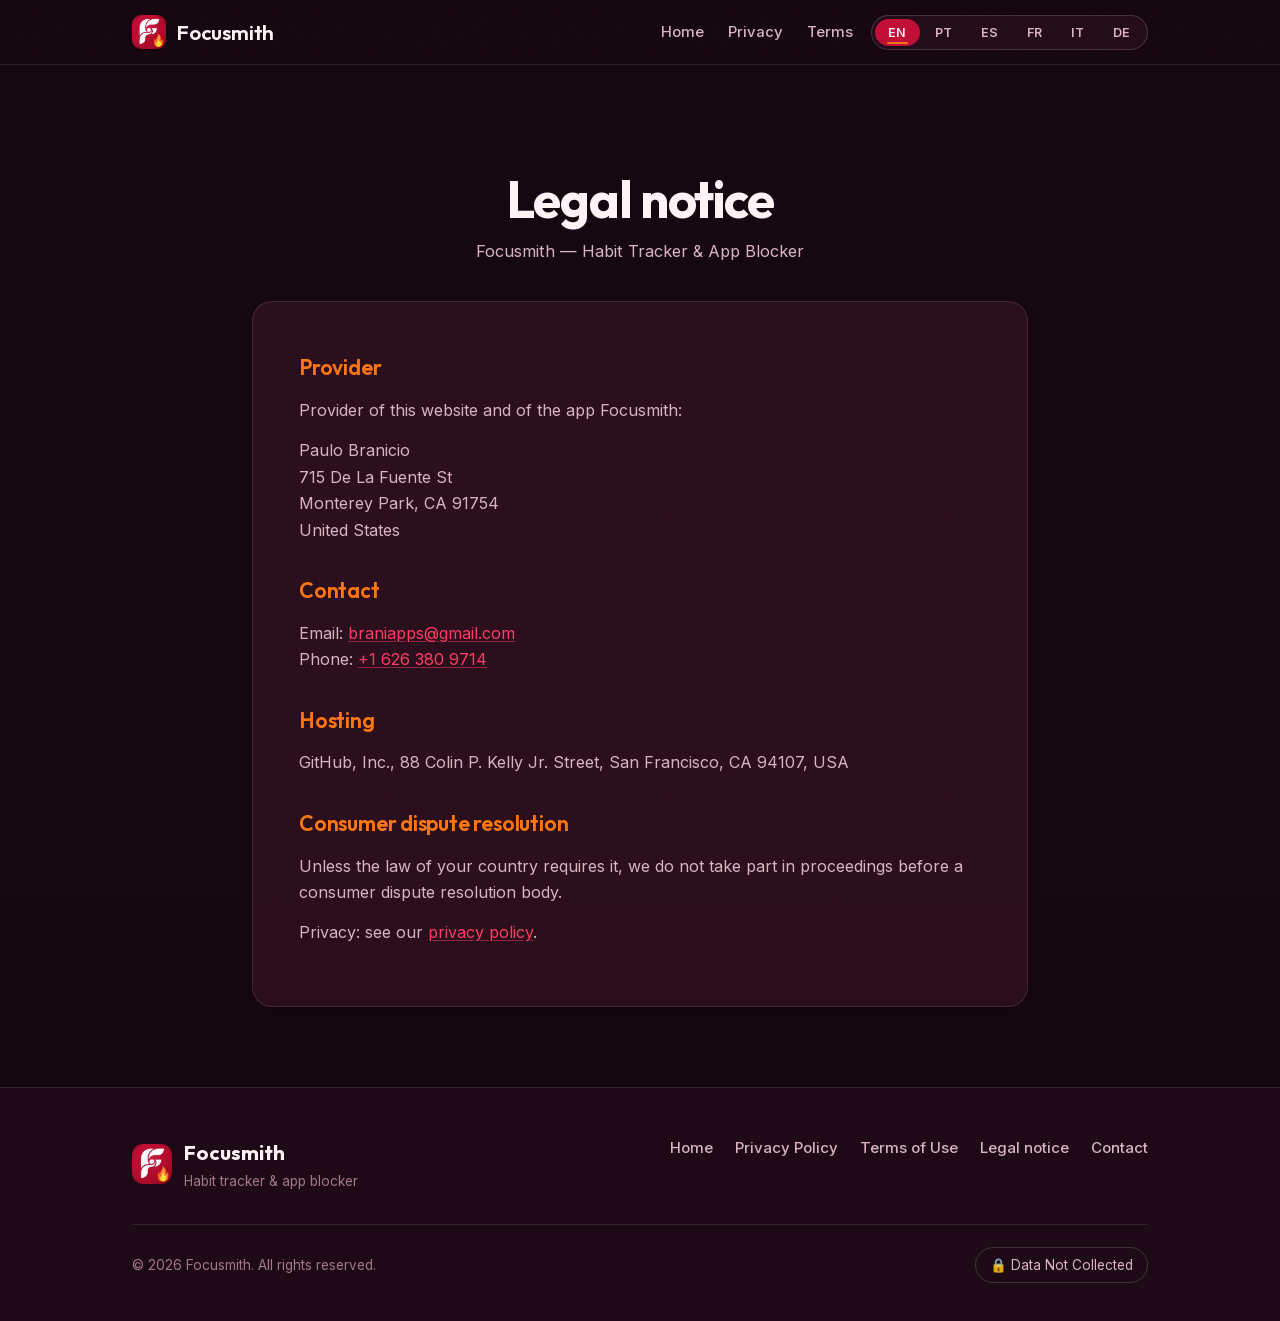
==== commit 20ed6f91: "legal: new Terms of Use, effective November 9, 2026; name only in the Impressum Terms of Use, all si" ====
--- a/impressum.html
+++ b/impressum.html
@@ -4,7 +4,7 @@
 <meta charset="UTF-8">
 <meta name="viewport" content="width=device-width, initial-scale=1.0">
 <title>Impressum · Legal notice — Focusmith</title>
-<meta name="description" content="Impressum and legal notice for Focusmith: provider, contact details and hosting (§ 5 DDG), in every language of this site.">
+<meta name="description" content="Impressum and legal notice for Focusmith: provider, contact details and hosting, in every language of this site.">
 <link rel="icon" href="app-icon.png">
 <link rel="stylesheet" href="fonts/fonts.css">
 <link rel="stylesheet" href="styles.css">
@@ -48,7 +48,7 @@
 <div class="wrap-narrow">
   <div class="doc">
       <h2>Provider</h2>
-      <p>Provider of this website and of the app Focusmith (information pursuant to § 5 of the German Digital Services Act, DDG):</p>
+      <p>Provider of this website and of the app Focusmith:</p>
       <p>Paulo Branicio<br>715 De La Fuente St<br>Monterey Park, CA 91754<br>United States</p>
       <h2>Contact</h2>
       <p>Email: <a href="mailto:braniapps@gmail.com">braniapps@gmail.com</a><br>Phone: <a href="tel:+16263809714">+1 626 380 9714</a></p>
@@ -74,7 +74,7 @@
 <div class="wrap-narrow">
   <div class="doc">
       <h2>Responsável</h2>
-      <p>Responsável por este site e pelo app Focusmith (informações exigidas pelo § 5 da Lei alemã de Serviços Digitais, DDG):</p>
+      <p>Responsável por este site e pelo app Focusmith:</p>
       <p>Paulo Branicio<br>715 De La Fuente St<br>Monterey Park, CA 91754<br>Estados Unidos</p>
       <h2>Contato</h2>
       <p>E-mail: <a href="mailto:braniapps@gmail.com">braniapps@gmail.com</a><br>Telefone: <a href="tel:+16263809714">+1 626 380 9714</a></p>
@@ -100,7 +100,7 @@
 <div class="wrap-narrow">
   <div class="doc">
       <h2>Titular</h2>
-      <p>Titular de este sitio y de la app Focusmith (información exigida por el § 5 de la Ley alemana de Servicios Digitales, DDG):</p>
+      <p>Titular de este sitio y de la app Focusmith:</p>
       <p>Paulo Branicio<br>715 De La Fuente St<br>Monterey Park, CA 91754<br>Estados Unidos</p>
       <h2>Contacto</h2>
       <p>Correo electrónico: <a href="mailto:braniapps@gmail.com">braniapps@gmail.com</a><br>Teléfono: <a href="tel:+16263809714">+1 626 380 9714</a></p>
@@ -152,7 +152,7 @@
 <div class="wrap-narrow">
   <div class="doc">
       <h2>Titolare</h2>
-      <p>Titolare di questo sito e dell’app Focusmith (informazioni ai sensi del § 5 della legge tedesca sui servizi digitali, DDG):</p>
+      <p>Titolare di questo sito e dell’app Focusmith:</p>
       <p>Paulo Branicio<br>715 De La Fuente St<br>Monterey Park, CA 91754<br>Stati Uniti</p>
       <h2>Contatti</h2>
       <p>E-mail: <a href="mailto:braniapps@gmail.com">braniapps@gmail.com</a><br>Telefono: <a href="tel:+16263809714">+1 626 380 9714</a></p>
@@ -213,7 +213,7 @@
       </nav>
     </div>
     <div class="foot-bottom">
-      <span data-i18n-en="&copy; 2026 Paulo Branicio. All rights reserved." data-i18n-pt="&copy; 2026 Paulo Branicio. Todos os direitos reservados." data-i18n-es="&copy; 2026 Paulo Branicio. Todos los derechos reservados." data-i18n-fr="© 2026 Paulo Branicio. Tous droits réservés." data-i18n-it="© 2026 Paulo Branicio. Tutti i diritti riservati." data-i18n-de="© 2026 Paulo Branicio. Alle Rechte vorbehalten.">&copy; 2026 Paulo Branicio. All rights reserved.</span>
+      <span data-i18n-en="&copy; 2026 Focusmith. All rights reserved." data-i18n-pt="&copy; 2026 Focusmith. Todos os direitos reservados." data-i18n-es="&copy; 2026 Focusmith. Todos los derechos reservados." data-i18n-fr="© 2026 Focusmith. Tous droits réservés." data-i18n-it="© 2026 Focusmith. Tutti i diritti riservati." data-i18n-de="© 2026 Focusmith. Alle Rechte vorbehalten.">&copy; 2026 Focusmith. All rights reserved.</span>
       <span class="privacy-badge" data-i18n-en="🔒 Data Not Collected" data-i18n-pt="🔒 Nenhum dado coletado" data-i18n-es="🔒 No se recopilan datos" data-i18n-fr="🔒 Données non collectées" data-i18n-it="🔒 Nessun dato raccolto" data-i18n-de="🔒 Keine Daten erfasst">&#128274; Data Not Collected</span>
     </div>
   </div>
